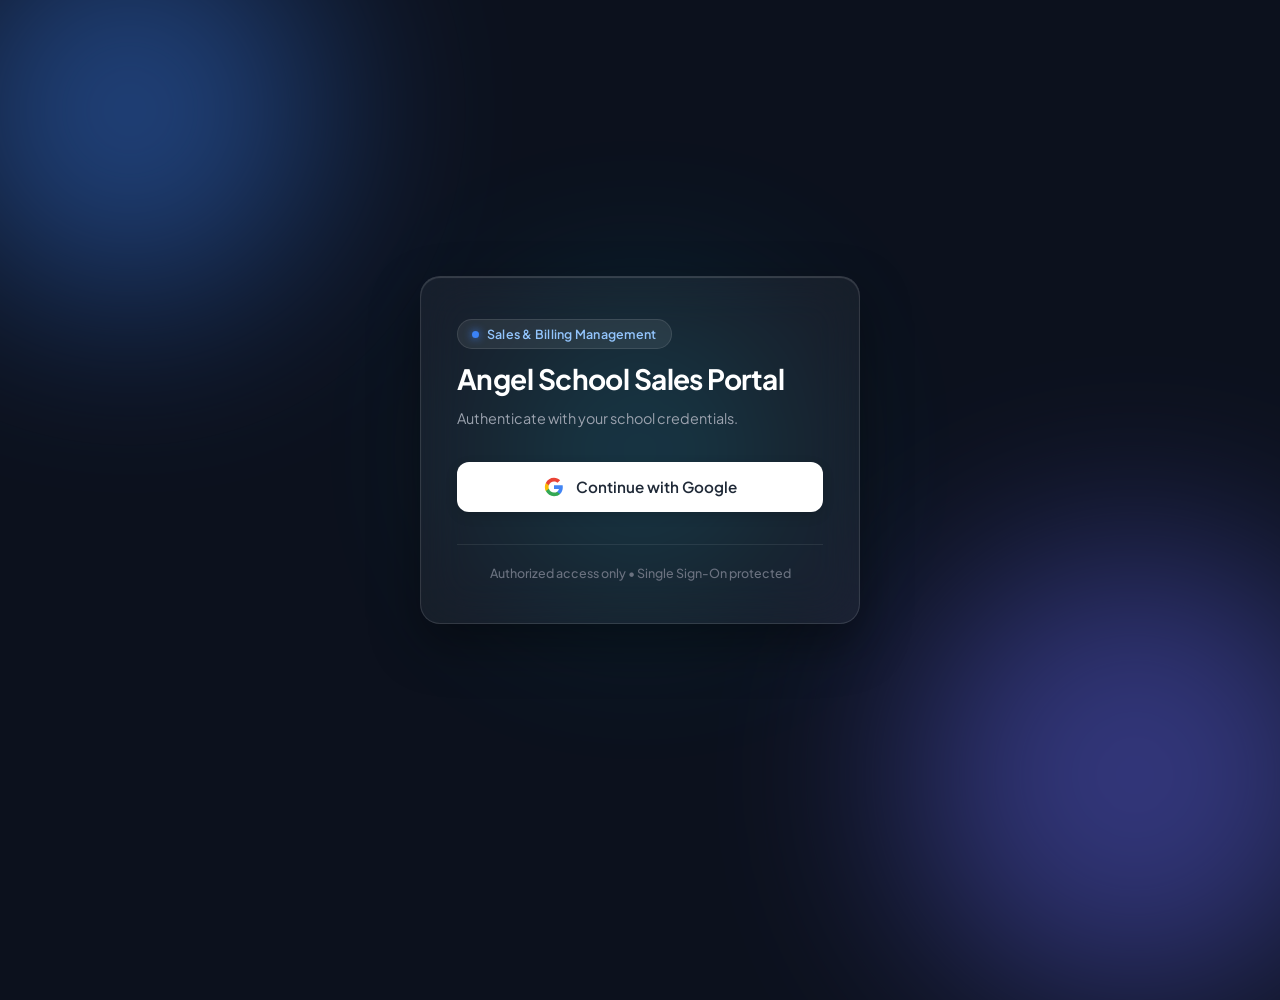
==== index.html @ 8bef117c "report merged" ====
<!DOCTYPE html>
<html lang="en">

<head>

    <meta charset="UTF-8">

    <meta
        name="viewport"
        content="width=device-width, initial-scale=1.0"
    >

    <title>School Sales Portal | Daily Sales</title>

    <link
        rel="stylesheet"
        href="style.css"
    >

    <link rel="icon" type="image/png" sizes="32x32" href="school logo.png" />

</head>


<body>

<div class="container">


    <!-- ==================================================
         NAVIGATION
    ================================================== -->

    <!-- Navbar stays outside or inside depending on preference -->
    <header class="navbar">
            <div class="nav-brand">
                👋 Welcome, <span id="userEmailDisplay" class="welcome-user">Accountant</span>
            </div>

            <nav class="nav-links">
                <!-- Uniform Dropdown -->
                <div class="nav-dropdown active">
                    <button type="button" class="nav-dropbtn">
                        Uniform ▾
                    </button>
                    <div class="dropdown-menu">
                        <a href="index.html" class="dropdown-item active">Daily Sales</a>
                        <a href="monthly-sales.html" class="dropdown-item">Monthly Report</a>
                    </div>
                </div>

                <!-- Books Dropdown -->
                <div class="nav-dropdown">
                    <button type="button" class="nav-dropbtn">
                        Books ▾
                    </button>
                    <div class="dropdown-menu">
                        <a href="books-daily.html" class="dropdown-item">Daily Sales</a>
                        <a href="books-monthly.html" class="dropdown-item">Monthly Report</a>
                    </div>
                </div>

                <!-- Logout Button -->
                <button id="authBtn" type="button" class="logout-btn">Logout</button>
            </nav>
        </header>

<div id="appContainer" style="display: none;">

    <!-- ==================================================
         HEADER
    ================================================== -->

    <header class="header">

        <h1>
            Angel School Sales Management
        </h1>

        <p>
            Daily Bill Entry & Monthly Sales Report
        </p>

    </header>

    <!-- ==================================================
         NEW BILL
    ================================================== -->

    <section class="card">

        <h2>
            New Bill
        </h2>


        <form id="billForm">


            <!-- ==================================================
                 BILL INFORMATION
            ================================================== -->

            <div class="bill-info">

                
                <!-- Branch -->
                <div class="form-group">
                    <label for="branch">Branch *</label>
                    <select id="branch" required>
                        <option value="">Select Branch</option>
                        <option value="Hadapsar">Hadapsar</option>
                        <option value="Loni">Loni</option>
                        <option value="Fursungi">Fursungi</option>
                        <option value="Urli">Urli</option>
                    </select>
                </div>


                <!-- Bill Date -->

                <div class="form-group">

                    <label for="billDate">
                        Bill Date *
                    </label>

                    <input
                        type="date"
                        id="billDate"
                        required
                    >

                </div>



                <!-- Bill Number -->

                <div class="form-group">

                    <label for="billNo">
                        Bill No. *
                    </label>

                    <input
                        type="text"
                        id="billNo"
                        placeholder="Enter bill number"
                        required
                    >

                </div>



                <!-- Standard -->

                <div class="form-group">

                    <label for="standard">
                        Std. *
                    </label>

                    <select
                        id="standard"
                        required
                    >

                        <option value="">
                            Select Standard
                        </option>

                        <option value="Nursery">
                            Nursery
                        </option>

                        <option value="LKG">
                            LKG
                        </option>

                        <option value="UKG">
                            UKG
                        </option>

                        <option value="1st">
                            1st
                        </option>

                        <option value="2nd">
                            2nd
                        </option>

                        <option value="3rd">
                            3rd
                        </option>

                        <option value="4th">
                            4th
                        </option>

                        <option value="5th">
                            5th
                        </option>

                        <option value="6th">
                            6th
                        </option>

                        <option value="7th">
                            7th
                        </option>

                        <option value="8th">
                            8th
                        </option>

                        <option value="9th">
                            9th
                        </option>

                        <option value="10th">
                            10th
                        </option>

                        <option value="11th">
                            11th
                        </option>

                        <option value="12th">
                            12th
                        </option>

                    </select>

                </div>



                <!-- Gender -->

                <div class="form-group">

                    <label for="gender">
                        Gender *
                    </label>

                    <select
                        id="gender"
                        required
                    >

                        <option value="">
                            Select Gender
                        </option>

                        <option value="Boy">
                            Boy
                        </option>

                        <option value="Girl">
                            Girl
                        </option>

                    </select>

                </div>

                <!-- Payment Mode -->
                <div class="form-group">

                    <label for="paymentMode">
                        Payment Mode *
                    </label>

                    <select id="paymentMode" required>

                        <option value="">
                            Select Payment Mode
                        </option>

                        <option value="Cash">
                            Cash
                        </option>

                        <option value="Online">
                            Online
                        </option>

                    </select>

                </div>


                <!-- Transaction ID -->
                <div class="form-group" id="transactionIdGroup" style="display: none;">

                    <label for="transactionId">
                        Transaction ID *
                    </label>

                    <input
                        type="text"
                        id="transactionId"
                        placeholder="Enter transaction ID"
                    >

                </div>

            </div>



            <!-- ==================================================
                 ITEMS
            ================================================== -->

            <div class="items-section">


                <div class="items-header">

                    <div>

                        <h3>
                            Items *
                        </h3>

                        <p class="items-help">
                            Add one or more items to this bill (all fields mandatory)
                        </p>

                    </div>


                    <button
                        type="button"
                        id="addItemBtn"
                        class="add-item-btn"
                    >
                        + Add Item
                    </button>

                </div>



                <!-- ==================================================
                     COLUMN HEADERS
                ================================================== -->

                <div class="item-row item-header-row">

                    <div>
                        Items *
                    </div>

                    <div>
                        Qty. *
                    </div>

                    <div>
                        Amount (₹) *
                    </div>

                    <div></div>

                </div>



                <!-- ==================================================
                     DYNAMIC ITEMS
                ================================================== -->

                <div id="itemsContainer">


                    <!-- First Item -->

                    <div class="item-row">


                        <!-- Item -->

                        <select
                            class="item-name"
                            required
                        >

                            <option value="">
                                Select Item
                            </option>

                            <option value="SHIRT">
                                SHIRT
                            </option>

                            <option value="HALF-PANTS">
                                HALF-PANTS
                            </option>

                            <option value="FULL-PANTS">
                                FULL-PANTS
                            </option>

                            <option value="SKIRT">
                                SKIRT
                            </option>

                            <option value="SHOES">
                                SHOES
                            </option>

                            <option value="SOCKS">
                                SOCKS
                            </option>

                            <option value="BLAZZER">
                                BLAZZER
                            </option>

                            <option value="PT SHIRTS">
                                PT SHIRTS
                            </option>

                            <option value="PT PANTS">
                                PT PANTS
                            </option>

                            <option value="WINTER JACKET">
                                WINTER JACKET
                            </option>

                            <option value="UNIFORM SET">
                                UNIFORM SET
                            </option>

                        </select>



                        <!-- Quantity -->

                        <select
                            class="item-qty"
                            required
                        >

                            <option value="">
                                Qty.
                            </option>

                            <option value="1">
                                1
                            </option>

                            <option value="2">
                                2
                            </option>

                            <option value="3">
                                3
                            </option>

                            <option value="4">
                                4
                            </option>

                            <option value="5">
                                5
                            </option>

                            <option value="6">
                                6
                            </option>

                            <option value="7">
                                7
                            </option>

                            <option value="8">
                                8
                            </option>

                            <option value="9">
                                9
                            </option>

                            <option value="10">
                                10
                            </option>

                        </select>



                        <!-- Amount -->

                        <input
                            type="number"
                            class="item-amount"
                            min="0"
                            step="0.01"
                            placeholder="Amount"
                            required
                        >



                        <!-- Remove -->

                        <button
                            type="button"
                            class="remove-item-btn"
                            title="Remove item"
                            aria-label="Remove item"
                        >
                            ×
                        </button>

                    </div>

                </div>

            </div>



            <!-- ==================================================
                 BILL TOTAL
            ================================================== -->

            <div class="bill-total">

                <span>
                    Total
                </span>

                <strong id="billTotal">
                    ₹0.00
                </strong>

            </div>



            <!-- ==================================================
                 ACTIONS
            ================================================== -->

            <div class="form-actions">

                <button
                    type="submit"
                    class="save-btn"
                >
                    Save Bill
                </button>


                <button
                    type="button"
                    id="clearBtn"
                    class="clear-btn"
                >
                    Clear
                </button>

            </div>


        </form>

    </section>



    <!-- ==================================================
         TODAY'S BILLS
    ================================================== -->

    <section class="card">

        <div class="section-header">

            <h2>
                Today's Bills
            </h2>

            <div class="form-group" style="max-width: 250px; margin-bottom: 20px;">
                <label for="todayBranchFilter">Branch</label>
                <select id="todayBranchFilter">
                    <option value="All">All Branches</option>
                    <option value="Hadapsar">Hadapsar</option>
                    <option value="Loni">Loni</option>
                    <option value="Fursungi">Fursungi</option>
                    <option value="Urli">Urli</option>
                </select>
            </div>


            <div class="today-summary">

                Bills:
                <strong id="todayBillCount">
                    0
                </strong>

                &nbsp;&nbsp;|&nbsp;&nbsp;

                Sales:
                <strong id="todayTotal">
                    ₹0.00
                </strong>

            </div>

        </div>



        <div class="table-container">

            <table>

                <thead>

                    <tr>

                        <th>
                            Bill Date
                        </th>

                        <th>
                            Branch
                        </th>

                        <th>
                            Bill No.
                        </th>

                        <th>
                            Std.
                        </th>

                        <th>
                            Gender
                        </th>

                        <th>
                            Payment
                        </th>

                        <th>
                            Transaction ID
                        </th>

                        <th>
                            Items
                        </th>

                        <th>
                            Qty.
                        </th>

                        <th>
                            Amount
                        </th>

                        <th>
                            Total
                        </th>

                        <th>
                            Action
                        </th>

                    </tr>

                </thead>


                <tbody id="billsTableBody">
                </tbody>

            </table>


            <div
                id="emptyMessage"
                class="empty-message"
            >
                No bills entered for today.
            </div>

        </div>

    </section>



    <!-- ==================================================
         FOOTER
    ================================================== -->

    <footer>

        <p>
            © 2026 School Sales Portal • Authenticated User Session
        </p>

    </footer>


    </div>

</div>


<script src="app.js"></script>

</body>

</html>
---- style.css ----
@import url('https://fonts.googleapis.com/css2?family=Plus+Jakarta+Sans:wght@400;500;600;700&display=swap');

* {
    box-sizing: border-box;
    margin: 0;
    padding: 0;
}

body {
    font-family: 'Plus Jakarta Sans', system-ui, -apple-system, sans-serif;
    background: #f8fafc;
    color: #1e293b;
    -webkit-font-smoothing: antialiased;
}

.container {
    width: 92%;
    max-width: 1250px;
    margin: 24px auto 40px auto;
}

/* ==================================================
   NAVIGATION
================================================== */

.navbar {
    background: #ffffff;
    border: 1px solid #e2e8f0;
    border-radius: 16px;
    padding: 14px 24px;
    margin-bottom: 24px;
    display: flex;
    align-items: center;
    justify-content: space-between;
    box-shadow: 0 4px 6px -1px rgba(0, 0, 0, 0.05), 0 2px 4px -2px rgba(0, 0, 0, 0.03);
}

.nav-brand {
    font-size: 15px;
    font-weight: 600;
    color: #475569;
    display: flex;
    align-items: center;
    gap: 8px;
}

.welcome-user {
    color: #2563eb;
    font-weight: 700;
    background: #eff6ff;
    padding: 4px 10px;
    border-radius: 6px;
    border: 1px solid #dbeafe;
}

.nav-links {
    display: flex;
    align-items: center;
    gap: 10px;
}

.nav-dropdown {
    position: relative;
    display: inline-block;
}

.nav-dropbtn {
    background: transparent;
    border: 1px solid transparent;
    outline: none;
    cursor: pointer;
    font-family: inherit;
    font-size: 14px;
    font-weight: 600;
    color: #475569;
    padding: 9px 16px;
    border-radius: 8px;
    display: flex;
    align-items: center;
    gap: 6px;
    transition: all 0.2s ease;
}

.nav-dropdown:hover .nav-dropbtn,
.nav-dropbtn:focus {
    background: #f1f5f9;
    color: #0f172a;
}

.nav-dropdown.active .nav-dropbtn {
    background: #2563eb;
    color: #ffffff;
    box-shadow: 0 2px 4px rgba(37, 99, 235, 0.25);
}

.dropdown-menu {
    display: none;
    position: absolute;
    top: calc(100% + 6px);
    right: 0;
    background: #ffffff;
    min-width: 175px;
    border-radius: 12px;
    box-shadow: 0 10px 25px -5px rgba(0, 0, 0, 0.1), 0 8px 10px -6px rgba(0, 0, 0, 0.05);
    border: 1px solid #e2e8f0;
    padding: 6px;
    z-index: 1000;
}

.nav-dropdown:hover .dropdown-menu {
    display: block;
}

.dropdown-item {
    display: block;
    text-decoration: none;
    padding: 9px 14px;
    border-radius: 6px;
    font-size: 13.5px;
    font-weight: 500;
    color: #475569;
    transition: all 0.15s ease;
}

.dropdown-item:hover {
    background: #f1f5f9;
    color: #0f172a;
}

.dropdown-item.active {
    background: #eff6ff;
    color: #2563eb;
    font-weight: 600;
}

.logout-btn {
    background: #fef2f2;
    color: #dc2626;
    border: 1px solid #fecaca;
    padding: 9px 18px;
    border-radius: 8px;
    font-size: 13.5px;
    font-weight: 600;
    cursor: pointer;
    transition: all 0.2s ease;
    margin-left: 6px;
}

.logout-btn:hover {
    background: #dc2626;
    color: #ffffff;
    border-color: #dc2626;
    box-shadow: 0 2px 4px rgba(220, 38, 38, 0.25);
}

/* ==================================================
   CARDS & HEADERS
================================================== */

.card {
    background: #ffffff;
    border: 1px solid #e2e8f0;
    padding: 24px 28px;
    border-radius: 16px;
    margin-bottom: 24px;
    box-shadow: 0 4px 6px -1px rgba(0, 0, 0, 0.05), 0 2px 4px -2px rgba(0, 0, 0, 0.02);
}

.card h2 {
    font-size: 18px;
    font-weight: 700;
    color: #0f172a;
    margin-bottom: 20px;
    letter-spacing: -0.01em;
}

.header {
    background: #ffffff;
    border: 1px solid #e2e8f0;
    padding: 24px 28px;
    border-radius: 16px;
    margin-bottom: 24px;
    box-shadow: 0 4px 6px -1px rgba(0, 0, 0, 0.05);
}

.header h1 {
    font-size: 24px;
    font-weight: 700;
    color: #0f172a;
    margin-bottom: 4px;
}

.header p {
    color: #64748b;
    font-size: 14px;
}

/* ==================================================
   FORM INPUTS
================================================== */

.form-group {
    display: flex;
    flex-direction: column;
}

.form-group label {
    font-size: 13px;
    font-weight: 600;
    color: #475569;
    margin-bottom: 6px;
}

input,
select {
    width: 100%;
    height: 42px;
    padding: 8px 12px;
    border: 1px solid #cbd5e1;
    border-radius: 8px;
    font-size: 14px;
    color: #0f172a;
    background: #ffffff;
    font-family: inherit;
    transition: border-color 0.15s ease, box-shadow 0.15s ease;
}

input:focus,
select:focus {
    outline: none;
    border-color: #2563eb;
    box-shadow: 0 0 0 3px rgba(37, 99, 235, 0.12);
}

/* ==================================================
   BILL INFORMATION GRID
================================================== */

.bill-info {
    display: grid;
    grid-template-columns: repeat(4, 1fr);
    gap: 18px;
    margin-bottom: 28px;
}

/* ==================================================
   ITEMS SECTION & ROWS
================================================== */

.items-section {
    margin-top: 10px;
}

.items-header {
    display: flex;
    justify-content: space-between;
    align-items: center;
    margin-bottom: 14px;
}

.items-header h3 {
    font-size: 16px;
    font-weight: 700;
    color: #0f172a;
}

.items-help {
    color: #64748b;
    font-size: 12.5px;
    margin-top: 2px;
}

.add-item-btn {
    background: #0f172a;
    color: #ffffff;
    padding: 8px 14px;
    border-radius: 8px;
    font-size: 13px;
    font-weight: 600;
    transition: background 0.15s ease;
}

.add-item-btn:hover {
    background: #1e293b;
}

.item-row {
    display: grid;
    grid-template-columns: minmax(200px, 1fr) 120px 180px 40px;
    gap: 12px;
    align-items: center;
    margin-bottom: 10px;
}

.item-header-row {
    font-size: 12.5px;
    font-weight: 600;
    color: #64748b;
    margin-bottom: 6px;
}

.item-amount[readonly] {
    background: #f8fafc;
    color: #0f172a;
    font-weight: 700;
    cursor: default;
    border-color: #e2e8f0;
}

.remove-item-btn {
    width: 36px;
    height: 36px;
    background: #fef2f2;
    color: #ef4444;
    border: 1px solid #fee2e2;
    font-size: 18px;
    border-radius: 8px;
    display: flex;
    align-items: center;
    justify-content: center;
    transition: all 0.15s ease;
}

.remove-item-btn:hover {
    background: #dc2626;
    color: #ffffff;
    border-color: #dc2626;
}

/* ==================================================
   TOTAL & BUTTONS
================================================== */

.bill-total {
    margin-top: 24px;
    padding: 16px 20px;
    background: #f8fafc;
    border: 1px solid #e2e8f0;
    border-radius: 12px;
    display: flex;
    justify-content: flex-end;
    align-items: center;
    gap: 16px;
}

.bill-total span {
    font-size: 15px;
    font-weight: 600;
    color: #475569;
}

.bill-total strong {
    font-size: 22px;
    color: #0f172a;
    font-weight: 700;
}

button {
    border: none;
    border-radius: 8px;
    padding: 10px 18px;
    font-size: 13.5px;
    font-weight: 600;
    font-family: inherit;
    cursor: pointer;
    transition: all 0.15s ease;
}

.form-actions {
    display: flex;
    justify-content: flex-end;
    gap: 10px;
    margin-top: 20px;
}

.save-btn {
    background: #16a34a;
    color: #ffffff;
}

.save-btn:hover {
    background: #15803d;
    box-shadow: 0 2px 4px rgba(22, 163, 74, 0.2);
}

.clear-btn {
    background: #f1f5f9;
    color: #475569;
    border: 1px solid #e2e8f0;
}

.clear-btn:hover {
    background: #e2e8f0;
    color: #0f172a;
}

.secondary-btn {
    background: #0f172a;
    color: #ffffff;
}

.secondary-btn:hover {
    background: #1e293b;
}

.export-btn {
    background: #16a34a;
    color: #ffffff;
}

.export-btn:hover {
    background: #15803d;
}

/* ==================================================
   TABLES & SUMMARIES
================================================== */

.section-header {
    display: flex;
    justify-content: space-between;
    align-items: center;
    margin-bottom: 18px;
}

.today-summary {
    font-size: 13.5px;
    color: #64748b;
}

.today-summary strong {
    font-size: 15px;
    color: #0f172a;
}

.table-container {
    overflow-x: auto;
    border: 1px solid #e2e8f0;
    border-radius: 12px;
}

table {
    width: 100%;
    border-collapse: collapse;
    min-width: 950px;
}

th, td {
    padding: 12px 16px;
    text-align: left;
    border-bottom: 1px solid #f1f5f9;
    vertical-align: middle;
}

th {
    background: #f8fafc;
    font-size: 12.5px;
    font-weight: 700;
    color: #475569;
    text-transform: uppercase;
    letter-spacing: 0.03em;
    white-space: nowrap;
}

td {
    font-size: 13.5px;
    color: #334155;
}

tbody tr:hover {
    background-color: #f8fafc;
}

.delete-btn {
    background: #fef2f2;
    color: #dc2626;
    border: 1px solid #fecaca;
    padding: 6px 12px;
    font-size: 12px;
    border-radius: 6px;
}

.delete-btn:hover {
    background: #dc2626;
    color: #ffffff;
}

.empty-message {
    text-align: center;
    padding: 36px;
    color: #94a3b8;
    font-size: 14px;
}

/* ==================================================
   MONTHLY SALES & REPORT
================================================== */

.report-controls {
    display: flex;
    align-items: flex-end;
    gap: 16px;
    flex-wrap: wrap;
}

.report-controls .form-group {
    width: 220px;
}

.monthly-summary {
    display: flex;
    gap: 18px;
    margin-top: 24px;
}

.summary-box {
    background: #f8fafc;
    border: 1px solid #e2e8f0;
    padding: 18px 22px;
    border-radius: 12px;
    min-width: 210px;
}

.summary-box span {
    display: block;
    color: #64748b;
    font-size: 13px;
    font-weight: 600;
    margin-bottom: 6px;
}

.summary-box strong {
    font-size: 22px;
    color: #0f172a;
    font-weight: 700;
}

.monthly-entry-controls {
    margin-bottom: 24px;
}

.monthly-sales-table {
    width: 100%;
    border-collapse: collapse;
}

.monthly-sales-table th,
.monthly-sales-table td {
    padding: 12px 16px;
    border-bottom: 1px solid #e2e8f0;
    text-align: center;
}

.monthly-sales-table th:nth-child(2),
.monthly-sales-table td:nth-child(2) {
    text-align: left;
}

.monthly-qty {
    width: 110px;
    padding: 7px 10px;
    border: 1px solid #cbd5e1;
    border-radius: 6px;
    font-size: 14px;
    text-align: center;
}

.monthly-sales-table tfoot th {
    font-size: 15px;
    font-weight: 700;
    padding-top: 16px;
    color: #0f172a;
}

footer {
    text-align: center;
    padding: 24px 0 10px 0;
    color: #94a3b8;
    font-size: 12.5px;
}

/* ==================================================
   RESPONSIVE LAYOUTS
================================================== */

@media (max-width: 950px) {
    .bill-info {
        grid-template-columns: 1fr 1fr;
    }
    .item-row {
        grid-template-columns: minmax(160px, 1fr) 100px 140px 40px;
    }
}

@media (max-width: 650px) {
    .container {
        width: 94%;
        margin: 16px auto;
    }
    .navbar {
        flex-direction: column;
        gap: 14px;
        align-items: stretch;
    }
    .nav-brand {
        justify-content: center;
    }
    .nav-links {
        justify-content: center;
        flex-wrap: wrap;
    }
    .bill-info {
        grid-template-columns: 1fr;
    }
    .item-header-row {
        display: none;
    }
    .item-row {
        grid-template-columns: 1fr;
        background: #f8fafc;
        border: 1px solid #e2e8f0;
        padding: 12px;
        border-radius: 8px;
    }
    .remove-item-btn {
        width: 100%;
    }
    .monthly-summary {
        flex-direction: column;
    }
    .summary-box {
        width: 100%;
    }
}
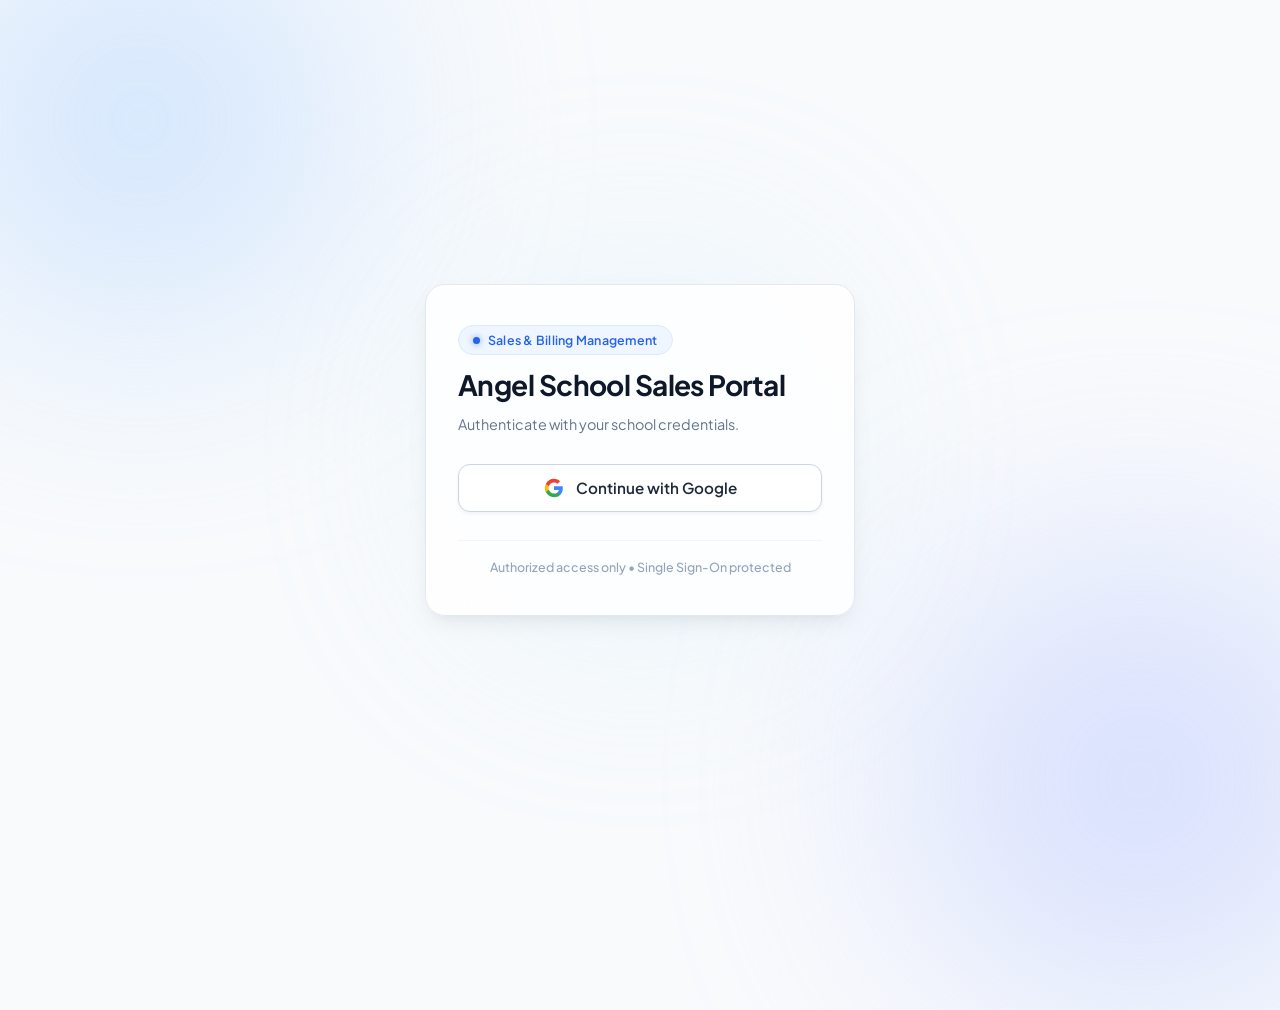
==== commit 6c6c04f1: "Logo Fixed" ====
--- a/index.html
+++ b/index.html
@@ -1,725 +1,195 @@
 <!DOCTYPE html>
 <html lang="en">
+<head>
+    <meta charset="UTF-8" />
+    <meta name="viewport" content="width=device-width, initial-scale=1.0" />
+    <title>School Sales Portal | Daily Sales</title>
+    <link rel="stylesheet" href="style.css" />
+    <link rel="icon" type="image/png" sizes="32x32" href="schoolLogo1.png" />
+</head>
+<body>
+<div class="container">
+    <header class="navbar">
+        <div class="nav-brand">
+            👋 Welcome, <span id="userEmailDisplay" class="welcome-user">Accountant</span>
+        </div>
+        <nav class="nav-links">
+            <div class="nav-dropdown active">
+                <button type="button" class="nav-dropbtn">Uniform ▾</button>
+                <div class="dropdown-menu">
+                    <a href="index.html" class="dropdown-item active">Daily Sales</a>
+                    <a href="monthly-sales.html" class="dropdown-item">Monthly Report</a>
+                </div>
+            </div>
+            <div class="nav-dropdown">
+                <button type="button" class="nav-dropbtn">Books ▾</button>
+                <div class="dropdown-menu">
+                    <a href="books-daily.html" class="dropdown-item">Daily Sales</a>
+                    <a href="books-monthly.html" class="dropdown-item">Monthly Report</a>
+                </div>
+            </div>
+            <button id="authBtn" type="button" class="logout-btn">Logout</button>
+        </nav>
+    </header>
 
-<head>
+    <div id="appContainer" style="display: none;">
+        <header class="header">
+            <h1>Angel School Sales Management</h1>
+            <p>Daily Bill Entry & Automated Uniform Inventory Pricing</p>
+        </header>
 
-    <meta charset="UTF-8">
+        <section class="card">
+            <h2>New Bill</h2>
+            <form id="billForm">
+                <div class="bill-info">
+                    <div class="form-group">
+                        <label for="branch">Branch *</label>
+                        <select id="branch" required>
+                            <option value="">Select Branch</option>
+                            <option value="Hadapsar">Hadapsar</option>
+                            <option value="Loni">Loni</option>
+                            <option value="Fursungi">Fursungi</option>
+                            <option value="Urli">Urli</option>
+                        </select>
+                    </div>
 
-    <meta
-        name="viewport"
-        content="width=device-width, initial-scale=1.0"
-    >
+                    <div class="form-group">
+                        <label for="billDate">Bill Date *</label>
+                        <input type="date" id="billDate" required />
+                    </div>
 
-    <title>School Sales Portal | Daily Sales</title>
+                    <div class="form-group">
+                        <label for="billNo">Bill No. *</label>
+                        <input type="text" id="billNo" placeholder="Enter bill number" required />
+                    </div>
 
-    <link
-        rel="stylesheet"
-        href="style.css"
-    >
+                    <div class="form-group">
+                        <label for="standard">Std. *</label>
+                        <select id="standard" required>
+                            <option value="">Select Standard</option>
+                            <option value="Nursery">Nursery</option>
+                            <option value="jr. kg.">jr. kg.</option>
+                            <option value="sr. kg.">sr. kg.</option>
+                            <option value="I">I</option>
+                            <option value="II">II</option>
+                            <option value="III">III</option>
+                            <option value="IV">IV</option>
+                            <option value="V">V</option>
+                            <option value="VI">VI</option>
+                            <option value="VII">VII</option>
+                            <option value="VIII">VIII</option>
+                            <option value="IX">IX</option>
+                            <option value="X">X</option>
+                            <option value="XI">XI</option>
+                            <option value="XII">XII</option>
+                        </select>
+                    </div>
 
-    <link rel="icon" type="image/png" sizes="32x32" href="school logo.png" />
+                    <div class="form-group">
+                        <label for="gender">Gender *</label>
+                        <select id="gender" required>
+                            <option value="">Select Gender</option>
+                            <option value="BOYS">BOYS</option>
+                            <option value="GIRLS">GIRLS</option>
+                        </select>
+                    </div>
 
-</head>
+                    <div class="form-group">
+                        <label for="paymentMode">Payment Mode *</label>
+                        <select id="paymentMode" required>
+                            <option value="">Select Payment Mode</option>
+                            <option value="Cash">Cash</option>
+                            <option value="Online">Online</option>
+                        </select>
+                    </div>
 
-
-<body>
-
-<div class="container">
-
-
-    <!-- ==================================================
-         NAVIGATION
-    ================================================== -->
-
-    <!-- Navbar stays outside or inside depending on preference -->
-    <header class="navbar">
-            <div class="nav-brand">
-                👋 Welcome, <span id="userEmailDisplay" class="welcome-user">Accountant</span>
-            </div>
-
-            <nav class="nav-links">
-                <!-- Uniform Dropdown -->
-                <div class="nav-dropdown active">
-                    <button type="button" class="nav-dropbtn">
-                        Uniform ▾
-                    </button>
-                    <div class="dropdown-menu">
-                        <a href="index.html" class="dropdown-item active">Daily Sales</a>
-                        <a href="monthly-sales.html" class="dropdown-item">Monthly Report</a>
+                    <div class="form-group" id="transactionIdGroup" style="display: none;">
+                        <label for="transactionId">Transaction ID *</label>
+                        <input type="text" id="transactionId" placeholder="Enter transaction ID" />
                     </div>
                 </div>
 
-                <!-- Books Dropdown -->
-                <div class="nav-dropdown">
-                    <button type="button" class="nav-dropbtn">
-                        Books ▾
-                    </button>
-                    <div class="dropdown-menu">
-                        <a href="books-daily.html" class="dropdown-item">Daily Sales</a>
-                        <a href="books-monthly.html" class="dropdown-item">Monthly Report</a>
+                <div class="items-section">
+                    <div class="items-header">
+                        <div>
+                            <h3>Items *</h3>
+                            <p class="items-help">Add uniform items (Prices auto-sync based on Std & Gender)</p>
+                        </div>
+                        <button type="button" id="addItemBtn" class="add-item-btn">+ Add Item</button>
+                    </div>
+
+                    <div class="item-row item-header-row">
+                        <div>Item *</div>
+                        <div>Size</div>
+                        <div>Qty. *</div>
+                        <div>Amount (₹) *</div>
+                        <div></div>
+                    </div>
+
+                    <div id="itemsContainer"></div>
+
+                    <div class="bill-total">
+                        <span>Total</span>
+                        <strong id="billTotal">₹0.00</strong>
+                    </div>
+
+                    <div class="form-actions">
+                        <button type="submit" class="save-btn">Save Bill</button>
+                        <button type="button" id="clearBtn" class="clear-btn">Clear</button>
                     </div>
                 </div>
+            </form>
+        </section>
 
-                <!-- Logout Button -->
-                <button id="authBtn" type="button" class="logout-btn">Logout</button>
-            </nav>
-        </header>
-
-<div id="appContainer" style="display: none;">
-
-    <!-- ==================================================
-         HEADER
-    ================================================== -->
-
-    <header class="header">
-
-        <h1>
-            Angel School Sales Management
-        </h1>
-
-        <p>
-            Daily Bill Entry & Monthly Sales Report
-        </p>
-
-    </header>
-
-    <!-- ==================================================
-         NEW BILL
-    ================================================== -->
-
-    <section class="card">
-
-        <h2>
-            New Bill
-        </h2>
-
-
-        <form id="billForm">
-
-
-            <!-- ==================================================
-                 BILL INFORMATION
-            ================================================== -->
-
-            <div class="bill-info">
-
-                
-                <!-- Branch -->
-                <div class="form-group">
-                    <label for="branch">Branch *</label>
-                    <select id="branch" required>
-                        <option value="">Select Branch</option>
+        <section class="card">
+            <div class="section-header">
+                <h2>Today's Bills</h2>
+                <div class="form-group" style="max-width: 250px;">
+                    <label for="todayBranchFilter">Filter Branch</label>
+                    <select id="todayBranchFilter">
+                        <option value="All">All Branches</option>
                         <option value="Hadapsar">Hadapsar</option>
                         <option value="Loni">Loni</option>
                         <option value="Fursungi">Fursungi</option>
                         <option value="Urli">Urli</option>
                     </select>
                 </div>
-
-
-                <!-- Bill Date -->
-
-                <div class="form-group">
-
-                    <label for="billDate">
-                        Bill Date *
-                    </label>
-
-                    <input
-                        type="date"
-                        id="billDate"
-                        required
-                    >
-
+                <div class="today-summary">
+                    Bills: <strong id="todayBillCount">0</strong> &nbsp;|&nbsp; Sales: <strong id="todayTotal">₹0.00</strong>
                 </div>
-
-
-
-                <!-- Bill Number -->
-
-                <div class="form-group">
-
-                    <label for="billNo">
-                        Bill No. *
-                    </label>
-
-                    <input
-                        type="text"
-                        id="billNo"
-                        placeholder="Enter bill number"
-                        required
-                    >
-
-                </div>
-
-
-
-                <!-- Standard -->
-
-                <div class="form-group">
-
-                    <label for="standard">
-                        Std. *
-                    </label>
-
-                    <select
-                        id="standard"
-                        required
-                    >
-
-                        <option value="">
-                            Select Standard
-                        </option>
-
-                        <option value="Nursery">
-                            Nursery
-                        </option>
-
-                        <option value="LKG">
-                            LKG
-                        </option>
-
-                        <option value="UKG">
-                            UKG
-                        </option>
-
-                        <option value="1st">
-                            1st
-                        </option>
-
-                        <option value="2nd">
-                            2nd
-                        </option>
-
-                        <option value="3rd">
-                            3rd
-                        </option>
-
-                        <option value="4th">
-                            4th
-                        </option>
-
-                        <option value="5th">
-                            5th
-                        </option>
-
-                        <option value="6th">
-                            6th
-                        </option>
-
-                        <option value="7th">
-                            7th
-                        </option>
-
-                        <option value="8th">
-                            8th
-                        </option>
-
-                        <option value="9th">
-                            9th
-                        </option>
-
-                        <option value="10th">
-                            10th
-                        </option>
-
-                        <option value="11th">
-                            11th
-                        </option>
-
-                        <option value="12th">
-                            12th
-                        </option>
-
-                    </select>
-
-                </div>
-
-
-
-                <!-- Gender -->
-
-                <div class="form-group">
-
-                    <label for="gender">
-                        Gender *
-                    </label>
-
-                    <select
-                        id="gender"
-                        required
-                    >
-
-                        <option value="">
-                            Select Gender
-                        </option>
-
-                        <option value="Boy">
-                            Boy
-                        </option>
-
-                        <option value="Girl">
-                            Girl
-                        </option>
-
-                    </select>
-
-                </div>
-
-                <!-- Payment Mode -->
-                <div class="form-group">
-
-                    <label for="paymentMode">
-                        Payment Mode *
-                    </label>
-
-                    <select id="paymentMode" required>
-
-                        <option value="">
-                            Select Payment Mode
-                        </option>
-
-                        <option value="Cash">
-                            Cash
-                        </option>
-
-                        <option value="Online">
-                            Online
-                        </option>
-
-                    </select>
-
-                </div>
-
-
-                <!-- Transaction ID -->
-                <div class="form-group" id="transactionIdGroup" style="display: none;">
-
-                    <label for="transactionId">
-                        Transaction ID *
-                    </label>
-
-                    <input
-                        type="text"
-                        id="transactionId"
-                        placeholder="Enter transaction ID"
-                    >
-
-                </div>
-
             </div>
 
+            <div class="table-container">
+                <table>
+                    <thead>
+                        <tr>
+                            <th>Bill Date</th>
+                            <th>Branch</th>
+                            <th>Bill No.</th>
+                            <th>Std.</th>
+                            <th>Gender</th>
+                            <th>Payment</th>
+                            <th>Txn ID</th>
+                            <th>Items</th>
+                            <th>Qty.</th>
+                            <th>Amount</th>
+                            <th>Total</th>
+                            <th>Action</th>
+                        </tr>
+                    </thead>
+                    <tbody id="billsTableBody"></tbody>
+                </table>
+                <div id="emptyMessage" class="empty-message">No bills entered for today.</div>
+            </div>
+        </section>
 
-
-            <!-- ==================================================
-                 ITEMS
-            ================================================== -->
-
-            <div class="items-section">
-
-
-                <div class="items-header">
-
-                    <div>
-
-                        <h3>
-                            Items *
-                        </h3>
-
-                        <p class="items-help">
-                            Add one or more items to this bill (all fields mandatory)
-                        </p>
-
-                    </div>
-
-
-                    <button
-                        type="button"
-                        id="addItemBtn"
-                        class="add-item-btn"
-                    >
-                        + Add Item
-                    </button>
-
-                </div>
-
-
-
-                <!-- ==================================================
-                     COLUMN HEADERS
-                ================================================== -->
-
-                <div class="item-row item-header-row">
-
-                    <div>
-                        Items *
-                    </div>
-
-                    <div>
-                        Qty. *
-                    </div>
-
-                    <div>
-                        Amount (₹) *
-                    </div>
-
-                    <div></div>
-
-                </div>
-
-
-
-                <!-- ==================================================
-                     DYNAMIC ITEMS
-                ================================================== -->
-
-                <div id="itemsContainer">
-
-
-                    <!-- First Item -->
-
-                    <div class="item-row">
-
-
-                        <!-- Item -->
-
-                        <select
-                            class="item-name"
-                            required
-                        >
-
-                            <option value="">
-                                Select Item
-                            </option>
-
-                            <option value="SHIRT">
-                                SHIRT
-                            </option>
-
-                            <option value="HALF-PANTS">
-                                HALF-PANTS
-                            </option>
-
-                            <option value="FULL-PANTS">
-                                FULL-PANTS
-                            </option>
-
-                            <option value="SKIRT">
-                                SKIRT
-                            </option>
-
-                            <option value="SHOES">
-                                SHOES
-                            </option>
-
-                            <option value="SOCKS">
-                                SOCKS
-                            </option>
-
-                            <option value="BLAZZER">
-                                BLAZZER
-                            </option>
-
-                            <option value="PT SHIRTS">
-                                PT SHIRTS
-                            </option>
-
-                            <option value="PT PANTS">
-                                PT PANTS
-                            </option>
-
-                            <option value="WINTER JACKET">
-                                WINTER JACKET
-                            </option>
-
-                            <option value="UNIFORM SET">
-                                UNIFORM SET
-                            </option>
-
-                        </select>
-
-
-
-                        <!-- Quantity -->
-
-                        <select
-                            class="item-qty"
-                            required
-                        >
-
-                            <option value="">
-                                Qty.
-                            </option>
-
-                            <option value="1">
-                                1
-                            </option>
-
-                            <option value="2">
-                                2
-                            </option>
-
-                            <option value="3">
-                                3
-                            </option>
-
-                            <option value="4">
-                                4
-                            </option>
-
-                            <option value="5">
-                                5
-                            </option>
-
-                            <option value="6">
-                                6
-                            </option>
-
-                            <option value="7">
-                                7
-                            </option>
-
-                            <option value="8">
-                                8
-                            </option>
-
-                            <option value="9">
-                                9
-                            </option>
-
-                            <option value="10">
-                                10
-                            </option>
-
-                        </select>
-
-
-
-                        <!-- Amount -->
-
-                        <input
-                            type="number"
-                            class="item-amount"
-                            min="0"
-                            step="0.01"
-                            placeholder="Amount"
-                            required
-                        >
-
-
-
-                        <!-- Remove -->
-
-                        <button
-                            type="button"
-                            class="remove-item-btn"
-                            title="Remove item"
-                            aria-label="Remove item"
-                        >
-                            ×
-                        </button>
-
-                    </div>
-
-                </div>
-
-            </div>
-
-
-
-            <!-- ==================================================
-                 BILL TOTAL
-            ================================================== -->
-
-            <div class="bill-total">
-
-                <span>
-                    Total
-                </span>
-
-                <strong id="billTotal">
-                    ₹0.00
-                </strong>
-
-            </div>
-
-
-
-            <!-- ==================================================
-                 ACTIONS
-            ================================================== -->
-
-            <div class="form-actions">
-
-                <button
-                    type="submit"
-                    class="save-btn"
-                >
-                    Save Bill
-                </button>
-
-
-                <button
-                    type="button"
-                    id="clearBtn"
-                    class="clear-btn"
-                >
-                    Clear
-                </button>
-
-            </div>
-
-
-        </form>
-
-    </section>
-
-
-
-    <!-- ==================================================
-         TODAY'S BILLS
-    ================================================== -->
-
-    <section class="card">
-
-        <div class="section-header">
-
-            <h2>
-                Today's Bills
-            </h2>
-
-            <div class="form-group" style="max-width: 250px; margin-bottom: 20px;">
-                <label for="todayBranchFilter">Branch</label>
-                <select id="todayBranchFilter">
-                    <option value="All">All Branches</option>
-                    <option value="Hadapsar">Hadapsar</option>
-                    <option value="Loni">Loni</option>
-                    <option value="Fursungi">Fursungi</option>
-                    <option value="Urli">Urli</option>
-                </select>
-            </div>
-
-
-            <div class="today-summary">
-
-                Bills:
-                <strong id="todayBillCount">
-                    0
-                </strong>
-
-                &nbsp;&nbsp;|&nbsp;&nbsp;
-
-                Sales:
-                <strong id="todayTotal">
-                    ₹0.00
-                </strong>
-
-            </div>
-
-        </div>
-
-
-
-        <div class="table-container">
-
-            <table>
-
-                <thead>
-
-                    <tr>
-
-                        <th>
-                            Bill Date
-                        </th>
-
-                        <th>
-                            Branch
-                        </th>
-
-                        <th>
-                            Bill No.
-                        </th>
-
-                        <th>
-                            Std.
-                        </th>
-
-                        <th>
-                            Gender
-                        </th>
-
-                        <th>
-                            Payment
-                        </th>
-
-                        <th>
-                            Transaction ID
-                        </th>
-
-                        <th>
-                            Items
-                        </th>
-
-                        <th>
-                            Qty.
-                        </th>
-
-                        <th>
-                            Amount
-                        </th>
-
-                        <th>
-                            Total
-                        </th>
-
-                        <th>
-                            Action
-                        </th>
-
-                    </tr>
-
-                </thead>
-
-
-                <tbody id="billsTableBody">
-                </tbody>
-
-            </table>
-
-
-            <div
-                id="emptyMessage"
-                class="empty-message"
-            >
-                No bills entered for today.
-            </div>
-
-        </div>
-
-    </section>
-
-
-
-    <!-- ==================================================
-         FOOTER
-    ================================================== -->
-
-    <footer>
-
-        <p>
-            © 2026 School Sales Portal • Authenticated User Session
-        </p>
-
-    </footer>
-
-
+        <footer>
+            <p>© 2026 School Sales Portal • Authenticated User Session</p>
+        </footer>
     </div>
-
 </div>
 
-
+<script src="prices.js"></script>
 <script src="app.js"></script>
-
 </body>
-
 </html>
--- a/style.css
+++ b/style.css
@@ -11,6 +11,7 @@
     background: #f8fafc;
     color: #1e293b;
     -webkit-font-smoothing: antialiased;
+    overflow-x: hidden; /* Prevents unwanted horizontal bounce */
 }
 
 .container {
@@ -202,6 +203,7 @@
 .form-group {
     display: flex;
     flex-direction: column;
+    width: 100%;
 }
 
 .form-group label {
@@ -238,8 +240,8 @@
 
 .bill-info {
     display: grid;
-    grid-template-columns: repeat(4, 1fr);
-    gap: 18px;
+    grid-template-columns: repeat(auto-fit, minmax(200px, 1fr));
+    gap: 16px;
     margin-bottom: 28px;
 }
 
@@ -255,6 +257,8 @@
     display: flex;
     justify-content: space-between;
     align-items: center;
+    flex-wrap: wrap;
+    gap: 10px;
     margin-bottom: 14px;
 }
 
@@ -286,8 +290,8 @@
 
 .item-row {
     display: grid;
-    grid-template-columns: minmax(200px, 1fr) 120px 180px 40px;
-    gap: 12px;
+    grid-template-columns: minmax(180px, 2fr) 95px 130px 36px;
+    gap: 10px;
     align-items: center;
     margin-bottom: 10px;
 }
@@ -420,6 +424,8 @@
     display: flex;
     justify-content: space-between;
     align-items: center;
+    flex-wrap: wrap;
+    gap: 12px;
     margin-bottom: 18px;
 }
 
@@ -434,7 +440,9 @@
 }
 
 .table-container {
+    width: 100%;
     overflow-x: auto;
+    -webkit-overflow-scrolling: touch;
     border: 1px solid #e2e8f0;
     border-radius: 12px;
 }
@@ -442,7 +450,7 @@
 table {
     width: 100%;
     border-collapse: collapse;
-    min-width: 950px;
+    min-width: 850px;
 }
 
 th, td {
@@ -465,6 +473,7 @@
 td {
     font-size: 13.5px;
     color: #334155;
+    white-space: nowrap;
 }
 
 tbody tr:hover {
@@ -503,13 +512,18 @@
     flex-wrap: wrap;
 }
 
-.report-controls .form-group {
-    width: 220px;
+.monthly-entry-controls {
+    display: flex;
+    gap: 16px;
+    align-items: flex-end;
+    flex-wrap: wrap;
+    margin-bottom: 24px;
 }
 
 .monthly-summary {
     display: flex;
     gap: 18px;
+    flex-wrap: wrap;
     margin-top: 24px;
 }
 
@@ -518,7 +532,8 @@
     border: 1px solid #e2e8f0;
     padding: 18px 22px;
     border-radius: 12px;
-    min-width: 210px;
+    min-width: 200px;
+    flex: 1 1 200px;
 }
 
 .summary-box span {
@@ -533,10 +548,6 @@
     font-size: 22px;
     color: #0f172a;
     font-weight: 700;
-}
-
-.monthly-entry-controls {
-    margin-bottom: 24px;
 }
 
 .monthly-sales-table {
@@ -556,15 +567,6 @@
     text-align: left;
 }
 
-.monthly-qty {
-    width: 110px;
-    padding: 7px 10px;
-    border: 1px solid #cbd5e1;
-    border-radius: 6px;
-    font-size: 14px;
-    text-align: center;
-}
-
 .monthly-sales-table tfoot th {
     font-size: 15px;
     font-weight: 700;
@@ -580,55 +582,155 @@
 }
 
 /* ==================================================
-   RESPONSIVE LAYOUTS
-================================================== */
-
-@media (max-width: 950px) {
+   RESPONSIVE MEDIA QUERIES (TABLETS & PHONES)
+================================================== */
+
+@media (max-width: 900px) {
+    .container {
+        width: 95%;
+        margin: 16px auto;
+    }
+
     .bill-info {
-        grid-template-columns: 1fr 1fr;
-    }
-    .item-row {
-        grid-template-columns: minmax(160px, 1fr) 100px 140px 40px;
-    }
-}
-
-@media (max-width: 650px) {
+        grid-template-columns: repeat(2, 1fr);
+    }
+}
+
+@media (max-width: 680px) {
     .container {
-        width: 94%;
-        margin: 16px auto;
-    }
+        width: 100%;
+        padding: 0 10px;
+        margin: 12px auto;
+    }
+
     .navbar {
         flex-direction: column;
-        gap: 14px;
         align-items: stretch;
-    }
+        gap: 12px;
+        padding: 14px 16px;
+    }
+
     .nav-brand {
         justify-content: center;
-    }
+        font-size: 14px;
+    }
+
     .nav-links {
-        justify-content: center;
-        flex-wrap: wrap;
-    }
+        justify-content: space-between;
+        width: 100%;
+    }
+
+    .nav-dropbtn,
+    .logout-btn {
+        padding: 8px 12px;
+        font-size: 13px;
+    }
+
+    .card,
+    .header {
+        padding: 16px;
+        border-radius: 12px;
+        margin-bottom: 16px;
+    }
+
+    .header h1 {
+        font-size: 19px;
+    }
+
     .bill-info {
         grid-template-columns: 1fr;
-    }
+        gap: 12px;
+        margin-bottom: 20px;
+    }
+
+    /* Hide desktop column headers */
     .item-header-row {
-        display: none;
-    }
+        display: none !important;
+    }
+
+    /* Override inline JS styles and turn row into an organized card */
     .item-row {
-        grid-template-columns: 1fr;
+        display: flex !important;
+        flex-wrap: wrap !important;
+        grid-template-columns: none !important;
         background: #f8fafc;
         border: 1px solid #e2e8f0;
         padding: 12px;
-        border-radius: 8px;
-    }
-    .remove-item-btn {
+        border-radius: 10px;
+        gap: 8px !important;
+        position: relative;
+    }
+
+    /* Book / Item Name selector spans the full width */
+    .item-row .item-name {
+        width: 100% !important;
+        flex: 1 1 100% !important;
+    }
+
+    /* Uniform PT Size dropdown (if visible) */
+    .item-row .item-size {
+        flex: 1 1 calc(50% - 4px) !important;
+    }
+
+    /* Quantity dropdown */
+    .item-row .item-qty {
+        flex: 1 1 80px !important;
+        max-width: 90px;
+    }
+
+    /* Amount box takes remaining space */
+    .item-row .item-amount {
+        flex: 2 1 110px !important;
+    }
+
+    /* Remove button sits compactly on the bottom line */
+    .item-row .remove-item-btn {
+        flex: 0 0 42px !important;
+        height: 42px !important;
+        width: 42px !important;
+    }
+
+    .bill-total {
+        justify-content: space-between;
+        padding: 12px 14px;
+    }
+
+    .bill-total strong {
+        font-size: 19px;
+    }
+
+    .form-actions {
+        flex-direction: column;
+    }
+
+    .save-btn,
+    .clear-btn {
         width: 100%;
-    }
+        padding: 12px;
+        text-align: center;
+    }
+
+    .monthly-entry-controls {
+        flex-direction: column;
+        align-items: stretch;
+    }
+
+    .monthly-entry-controls .form-group,
+    .monthly-entry-controls button {
+        width: 100%;
+    }
+
     .monthly-summary {
         flex-direction: column;
     }
+
     .summary-box {
         width: 100%;
-    }
-}+        min-width: 0;
+    }
+
+    /* Ensures the table is bounded cleanly inside cards */
+    .table-container {
+        border-radius: 8px;
+    }
+}
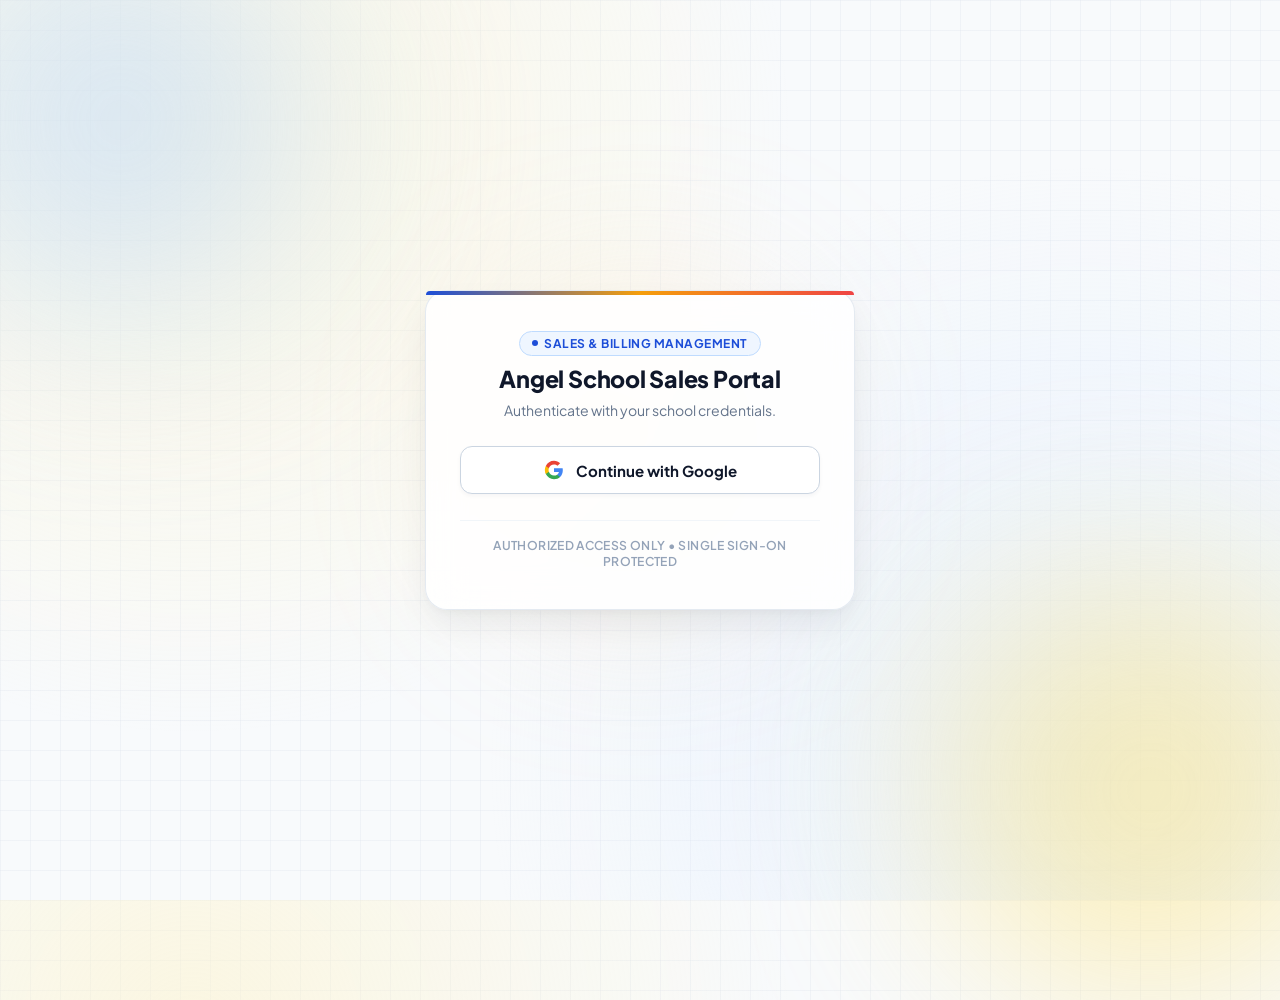
==== commit 0f979320: "Theme Updated" ====
--- a/index.html
+++ b/index.html
@@ -34,9 +34,16 @@
 
     <div id="appContainer" style="display: none;">
         <header class="header">
-            <h1>Angel School Sales Management</h1>
-            <p>Daily Bill Entry & Automated Uniform Inventory Pricing</p>
-        </header>
+    <div class="header-title-box">
+        <h1>Angel School Sales - Uniform Department</h1>
+        <p>Daily Uniform Bill Entry</p>
+    </div>
+    <div class="school-crest-badge">
+        <img src="school logo.png" alt="Angel High School Crest" />
+        <span>Work is Worship</span>
+    </div>
+</header>
+
 
         <section class="card">
             <h2>New Bill</h2>
--- a/style.css
+++ b/style.css
@@ -1,736 +1,746 @@
-@import url('https://fonts.googleapis.com/css2?family=Plus+Jakarta+Sans:wght@400;500;600;700&display=swap');
+@import url('https://fonts.googleapis.com/css2?family=Plus+Jakarta+Sans:wght@400;500;600;700;800&display=swap');
+
+:root {
+  /* School Crest Palette */
+  --crest-blue: #1d4ed8;       /* Deep Royal / Navy */
+  --crest-blue-light: #eff6ff; /* Soft sky wash */
+  --crest-gold: #f59e0b;       /* Warm sunrise gold */
+  --crest-gold-soft: #fef3c7;  /* Gentle butter cream */
+  --crest-red: #ef4444;        /* Ribbon red */
+  --crest-red-soft: #fee2e2;
+  --crest-green: #10b981;      /* Fresh academic green */
+  --crest-green-hover: #059669;
+
+  /* Neutrals & Surfaces */
+  --bg-page: #f8fafc;
+  --surface: rgba(255, 255, 255, 0.92);
+  --surface-border: #e2e8f0;
+  --text-main: #0f172a;
+  --text-muted: #64748b;
+  --shadow-soft: 0 4px 16px -2px rgba(15, 23, 42, 0.05), 0 2px 6px -1px rgba(15, 23, 42, 0.03);
+  --shadow-lift: 0 8px 24px -4px rgba(29, 78, 216, 0.12);
+  --radius-card: 18px;
+  --radius-input: 10px;
+}
 
 * {
-    box-sizing: border-box;
-    margin: 0;
-    padding: 0;
+  box-sizing: border-box;
+  margin: 0;
+  padding: 0;
 }
 
 body {
-    font-family: 'Plus Jakarta Sans', system-ui, -apple-system, sans-serif;
-    background: #f8fafc;
-    color: #1e293b;
-    -webkit-font-smoothing: antialiased;
-    overflow-x: hidden; /* Prevents unwanted horizontal bounce */
+  font-family: 'Plus Jakarta Sans', system-ui, -apple-system, sans-serif;
+  background-color: var(--bg-page);
+  /* Subtle school graph-notebook paper pattern */
+  background-image: 
+    radial-gradient(circle at 10% 10%, rgba(254, 243, 199, 0.45) 0%, transparent 40%),
+    radial-gradient(circle at 90% 90%, rgba(219, 234, 254, 0.5) 0%, transparent 40%),
+    linear-gradient(to right, rgba(226, 232, 240, 0.35) 1px, transparent 1px),
+    linear-gradient(to bottom, rgba(226, 232, 240, 0.35) 1px, transparent 1px);
+  background-size: 100% 100%, 100% 100%, 28px 28px, 28px 28px;
+  background-attachment: fixed;
+  color: var(--text-main);
+  -webkit-font-smoothing: antialiased;
+  overflow-x: hidden;
+  line-height: 1.5;
 }
 
 .container {
-    width: 92%;
-    max-width: 1250px;
-    margin: 24px auto 40px auto;
-}
-
-/* ==================================================
-   NAVIGATION
+  width: 94%;
+  max-width: 1240px;
+  margin: 20px auto 40px auto;
+}
+
+/* ==================================================
+   1. NAVIGATION BAR (School Shield & Glass Look)
 ================================================== */
 
 .navbar {
+  background: var(--surface);
+  backdrop-filter: blur(14px);
+  -webkit-backdrop-filter: blur(14px);
+  border: 1px solid rgba(226, 232, 240, 0.85);
+  border-radius: var(--radius-card);
+  padding: 12px 22px;
+  margin-bottom: 22px;
+  display: flex;
+  align-items: center;
+  justify-content: space-between;
+  box-shadow: var(--shadow-soft);
+  position: relative;
+  overflow: hidden;
+}
+
+/* Subtle gold top border inspired by school badge */
+.navbar::before {
+  content: "";
+  position: absolute;
+  top: 0;
+  left: 0;
+  right: 0;
+  height: 3px;
+  background: linear-gradient(90deg, #1d4ed8 0%, #f59e0b 50%, #ef4444 100%);
+}
+
+.nav-brand {
+  font-size: 0.95rem;
+  font-weight: 600;
+  color: #334155;
+  display: flex;
+  align-items: center;
+  gap: 10px;
+}
+
+.welcome-user {
+  color: var(--crest-blue);
+  font-weight: 700;
+  background: var(--crest-blue-light);
+  padding: 4px 12px;
+  border-radius: 20px;
+  border: 1px solid #bfdbfe;
+  font-size: 0.88rem;
+}
+
+.nav-links {
+  display: flex;
+  align-items: center;
+  gap: 10px;
+}
+
+.nav-dropdown {
+  position: relative;
+}
+
+.nav-dropbtn {
+  background: #f1f5f9;
+  border: 1px solid #e2e8f0;
+  cursor: pointer;
+  font-family: inherit;
+  font-size: 0.88rem;
+  font-weight: 600;
+  color: #475569;
+  padding: 8px 16px;
+  border-radius: 10px;
+  display: flex;
+  align-items: center;
+  gap: 6px;
+  transition: all 0.2s cubic-bezier(0.4, 0, 0.2, 1);
+}
+
+.nav-dropbtn:hover {
+  background: #e2e8f0;
+  color: var(--text-main);
+  transform: translateY(-1px);
+}
+
+.nav-dropdown.active .nav-dropbtn {
+  background: var(--crest-blue);
+  color: #ffffff;
+  border-color: var(--crest-blue);
+  box-shadow: 0 3px 8px rgba(29, 78, 216, 0.25);
+}
+
+.dropdown-menu {
+  display: none;
+  position: absolute;
+  top: calc(100% + 8px);
+  right: 0;
+  background: rgba(255, 255, 255, 0.96);
+  backdrop-filter: blur(16px);
+  min-width: 180px;
+  border-radius: 14px;
+  box-shadow: 0 12px 30px -4px rgba(15, 23, 42, 0.12);
+  border: 1px solid #e2e8f0;
+  padding: 6px;
+  z-index: 1000;
+}
+
+.nav-dropdown:hover .dropdown-menu {
+  display: block;
+}
+
+.dropdown-item {
+  display: block;
+  text-decoration: none;
+  padding: 9px 14px;
+  border-radius: 8px;
+  font-size: 0.86rem;
+  font-weight: 500;
+  color: #475569;
+  transition: all 0.15s ease;
+}
+
+.dropdown-item:hover {
+  background: #f8fafc;
+  color: var(--crest-blue);
+  padding-left: 17px;
+}
+
+.dropdown-item.active {
+  background: var(--crest-blue-light);
+  color: var(--crest-blue);
+  font-weight: 700;
+}
+
+.logout-btn {
+  background: var(--crest-red-soft);
+  color: #b91c1c;
+  border: 1px solid #fecaca;
+  padding: 8px 16px;
+  border-radius: 10px;
+  font-size: 0.88rem;
+  font-weight: 600;
+  cursor: pointer;
+  transition: all 0.2s ease;
+  margin-left: 4px;
+}
+
+.logout-btn:hover {
+  background: var(--crest-red);
+  color: #ffffff;
+  border-color: var(--crest-red);
+  transform: translateY(-1.5px);
+  box-shadow: 0 4px 10px rgba(239, 68, 68, 0.25);
+}
+
+/* ==================================================
+   2. CARDS & HEADERS
+================================================== */
+
+.card {
+  background: var(--surface);
+  backdrop-filter: blur(12px);
+  border: 1px solid rgba(226, 232, 240, 0.9);
+  padding: 26px 30px;
+  border-radius: var(--radius-card);
+  margin-bottom: 22px;
+  box-shadow: var(--shadow-soft);
+  transition: box-shadow 0.2s ease;
+}
+
+.card:hover {
+  box-shadow: 0 6px 20px -3px rgba(15, 23, 42, 0.07);
+}
+
+.card h2 {
+  font-size: 1.15rem;
+  font-weight: 700;
+  color: #0f172a;
+  margin-bottom: 20px;
+  display: flex;
+  align-items: center;
+  gap: 8px;
+}
+
+.header {
+  background: var(--surface);
+  backdrop-filter: blur(12px);
+  border: 1px solid rgba(226, 232, 240, 0.9);
+  padding: 24px 30px;
+  border-radius: var(--radius-card);
+  margin-bottom: 22px;
+  box-shadow: var(--shadow-soft);
+  display: flex;
+  align-items: center;
+  justify-content: space-between;
+  flex-wrap: wrap;
+  gap: 16px;
+}
+
+.header-title-box h1 {
+  font-size: 1.5rem;
+  font-weight: 800;
+  color: #0f172a;
+  letter-spacing: -0.02em;
+}
+
+.header-title-box p {
+  color: var(--text-muted);
+  font-size: 0.9rem;
+  margin-top: 2px;
+}
+
+.school-crest-badge {
+  display: flex;
+  align-items: center;
+  gap: 12px;
+  background: #ffffff;
+  border: 1px solid #e2e8f0;
+  padding: 6px 14px 6px 8px;
+  border-radius: 40px;
+  box-shadow: 0 2px 5px rgba(0, 0, 0, 0.04);
+}
+
+.school-crest-badge img {
+  width: 38px;
+  height: 38px;
+  object-fit: contain;
+}
+
+.school-crest-badge span {
+  font-size: 0.8rem;
+  font-weight: 700;
+  color: #334155;
+  text-transform: uppercase;
+  letter-spacing: 0.04em;
+}
+
+/* ==================================================
+   3. FORM INPUTS & FIELDSETS
+================================================== */
+
+.form-group {
+  display: flex;
+  flex-direction: column;
+  width: 100%;
+}
+
+.form-group label {
+  font-size: 0.82rem;
+  font-weight: 600;
+  color: #475569;
+  margin-bottom: 6px;
+  text-transform: uppercase;
+  letter-spacing: 0.02em;
+}
+
+input,
+select {
+  width: 100%;
+  height: 44px;
+  padding: 8px 14px;
+  border: 1.5px solid #cbd5e1;
+  border-radius: var(--radius-input);
+  font-size: 0.92rem;
+  color: #0f172a;
+  background: #ffffff;
+  font-family: inherit;
+  transition: all 0.2s ease;
+}
+
+input:focus,
+select:focus {
+  outline: none;
+  border-color: var(--crest-blue);
+  box-shadow: 0 0 0 3px rgba(29, 78, 216, 0.12);
+  background-color: #ffffff;
+}
+
+/* ==================================================
+   4. BILL INFORMATION GRID
+================================================== */
+
+.bill-info {
+  display: grid;
+  grid-template-columns: repeat(auto-fit, minmax(210px, 1fr));
+  gap: 16px;
+  margin-bottom: 26px;
+}
+
+/* ==================================================
+   5. ITEM ROWS (Interactive & Compact)
+================================================== */
+
+.items-section {
+  margin-top: 14px;
+  background: #fdfefe;
+  border: 1px solid #e2e8f0;
+  border-radius: 14px;
+  padding: 20px;
+}
+
+.items-header {
+  display: flex;
+  justify-content: space-between;
+  align-items: center;
+  flex-wrap: wrap;
+  gap: 10px;
+  margin-bottom: 16px;
+}
+
+.items-header h3 {
+  font-size: 1.05rem;
+  font-weight: 700;
+  color: #0f172a;
+}
+
+.items-help {
+  color: var(--text-muted);
+  font-size: 0.8rem;
+  margin-top: 2px;
+}
+
+.add-item-btn {
+  background: #0f172a;
+  color: #ffffff;
+  padding: 8px 16px;
+  border-radius: 10px;
+  font-size: 0.85rem;
+  font-weight: 600;
+  transition: all 0.2s ease;
+}
+
+.add-item-btn:hover {
+  background: var(--crest-blue);
+  transform: translateY(-1.5px);
+  box-shadow: 0 3px 8px rgba(29, 78, 216, 0.25);
+}
+
+.item-row {
+  display: grid;
+  grid-template-columns: minmax(180px, 2fr) 95px 130px 38px;
+  gap: 10px;
+  align-items: center;
+  margin-bottom: 10px;
+}
+
+.item-header-row {
+  font-size: 0.78rem;
+  font-weight: 700;
+  color: #64748b;
+  text-transform: uppercase;
+  letter-spacing: 0.03em;
+  margin-bottom: 6px;
+}
+
+.item-amount[readonly] {
+  background: #f8fafc;
+  color: #0f172a;
+  font-weight: 700;
+  cursor: default;
+  border-color: #e2e8f0;
+}
+
+.remove-item-btn {
+  width: 38px;
+  height: 38px;
+  background: var(--crest-red-soft);
+  color: var(--crest-red);
+  border: 1px solid #fee2e2;
+  font-size: 1.15rem;
+  border-radius: 10px;
+  display: flex;
+  align-items: center;
+  justify-content: center;
+  cursor: pointer;
+  transition: all 0.15s ease;
+}
+
+.remove-item-btn:hover {
+  background: var(--crest-red);
+  color: #ffffff;
+  border-color: var(--crest-red);
+  transform: scale(1.05);
+}
+
+/* ==================================================
+   6. TOTAL & ACTION BUTTONS
+================================================== */
+
+.bill-total {
+  margin-top: 20px;
+  padding: 16px 20px;
+  background: linear-gradient(135deg, #eff6ff 0%, #fef3c7 100%);
+  border: 1px solid #dbeafe;
+  border-radius: 12px;
+  display: flex;
+  justify-content: flex-end;
+  align-items: center;
+  gap: 16px;
+}
+
+.bill-total span {
+  font-size: 0.95rem;
+  font-weight: 700;
+  color: #334155;
+  text-transform: uppercase;
+  letter-spacing: 0.03em;
+}
+
+.bill-total strong {
+  font-size: 1.55rem;
+  color: var(--crest-blue);
+  font-weight: 800;
+}
+
+button {
+  border: none;
+  border-radius: 10px;
+  padding: 10px 20px;
+  font-size: 0.9rem;
+  font-weight: 600;
+  font-family: inherit;
+  cursor: pointer;
+  transition: all 0.2s ease;
+}
+
+.form-actions {
+  display: flex;
+  justify-content: flex-end;
+  gap: 12px;
+  margin-top: 20px;
+}
+
+.save-btn {
+  background: var(--crest-green);
+  color: #ffffff;
+}
+
+.save-btn:hover {
+  background: var(--crest-green-hover);
+  transform: translateY(-1.5px);
+  box-shadow: 0 4px 12px rgba(16, 185, 129, 0.25);
+}
+
+.clear-btn {
+  background: #f1f5f9;
+  color: #475569;
+  border: 1px solid #cbd5e1;
+}
+
+.clear-btn:hover {
+  background: #e2e8f0;
+  color: #0f172a;
+}
+
+.secondary-btn {
+  background: #0f172a;
+  color: #ffffff;
+}
+
+.secondary-btn:hover {
+  background: var(--crest-blue);
+  transform: translateY(-1.5px);
+}
+
+/* ==================================================
+   7. TABLES & SUMMARIES
+================================================== */
+
+.section-header {
+  display: flex;
+  justify-content: space-between;
+  align-items: center;
+  flex-wrap: wrap;
+  gap: 12px;
+  margin-bottom: 18px;
+}
+
+.today-summary {
+  font-size: 0.9rem;
+  color: #64748b;
+  background: #f8fafc;
+  padding: 6px 14px;
+  border-radius: 8px;
+  border: 1px solid #e2e8f0;
+}
+
+.today-summary strong {
+  font-size: 1rem;
+  color: var(--crest-blue);
+}
+
+.table-container {
+  width: 100%;
+  overflow-x: auto;
+  -webkit-overflow-scrolling: touch;
+  border: 1px solid #e2e8f0;
+  border-radius: 12px;
+  background: #ffffff;
+}
+
+table {
+  width: 100%;
+  border-collapse: collapse;
+  min-width: 850px;
+}
+
+th, td {
+  padding: 12px 16px;
+  text-align: left;
+  border-bottom: 1px solid #f1f5f9;
+  vertical-align: middle;
+}
+
+th {
+  background: #f8fafc;
+  font-size: 0.78rem;
+  font-weight: 700;
+  color: #475569;
+  text-transform: uppercase;
+  letter-spacing: 0.03em;
+  white-space: nowrap;
+}
+
+td {
+  font-size: 0.88rem;
+  color: #334155;
+  white-space: nowrap;
+}
+
+tbody tr:hover {
+  background-color: #f8fafc;
+}
+
+.delete-btn {
+  background: var(--crest-red-soft);
+  color: var(--crest-red);
+  border: 1px solid #fecaca;
+  padding: 6px 12px;
+  font-size: 0.78rem;
+  font-weight: 600;
+  border-radius: 6px;
+}
+
+.delete-btn:hover {
+  background: var(--crest-red);
+  color: #ffffff;
+}
+
+.empty-message {
+  text-align: center;
+  padding: 36px;
+  color: #94a3b8;
+  font-size: 0.9rem;
+}
+
+/* ==================================================
+   8. MONTHLY SUMMARY CARDS
+================================================== */
+
+.monthly-summary {
+  display: flex;
+  gap: 18px;
+  flex-wrap: wrap;
+  margin-top: 24px;
+}
+
+.summary-box {
+  background: linear-gradient(135deg, #ffffff 0%, #f8fafc 100%);
+  border: 1px solid #e2e8f0;
+  padding: 18px 22px;
+  border-radius: 14px;
+  min-width: 200px;
+  flex: 1 1 200px;
+  box-shadow: 0 2px 4px rgba(0, 0, 0, 0.02);
+}
+
+.summary-box span {
+  display: block;
+  color: #64748b;
+  font-size: 0.82rem;
+  font-weight: 700;
+  text-transform: uppercase;
+  margin-bottom: 6px;
+}
+
+.summary-box strong {
+  font-size: 1.5rem;
+  color: var(--crest-blue);
+  font-weight: 800;
+}
+
+footer {
+  text-align: center;
+  padding: 24px 0 10px 0;
+  color: #94a3b8;
+  font-size: 0.8rem;
+  font-weight: 500;
+}
+
+/* ==================================================
+   9. MOBILE RESPONSIVE TWEAKS (<= 680px)
+================================================== */
+
+@media (max-width: 680px) {
+  .container {
+    width: 100%;
+    padding: 0 10px;
+    margin: 12px auto;
+  }
+
+  .navbar {
+    flex-direction: column;
+    align-items: stretch;
+    gap: 12px;
+    padding: 14px 16px;
+  }
+
+  .nav-brand {
+    justify-content: center;
+    font-size: 0.88rem;
+  }
+
+  .nav-links {
+    justify-content: space-between;
+    width: 100%;
+  }
+
+  .header {
+    flex-direction: column;
+    align-items: flex-start;
+    padding: 18px;
+  }
+
+  .school-crest-badge {
+    width: 100%;
+    justify-content: center;
+  }
+
+  .bill-info {
+    grid-template-columns: 1fr;
+    gap: 12px;
+  }
+
+  .item-header-row {
+    display: none !important;
+  }
+
+  .item-row {
+    display: flex !important;
+    flex-wrap: wrap !important;
+    grid-template-columns: none !important;
     background: #ffffff;
     border: 1px solid #e2e8f0;
-    border-radius: 16px;
-    padding: 14px 24px;
-    margin-bottom: 24px;
-    display: flex;
-    align-items: center;
-    justify-content: space-between;
-    box-shadow: 0 4px 6px -1px rgba(0, 0, 0, 0.05), 0 2px 4px -2px rgba(0, 0, 0, 0.03);
-}
-
-.nav-brand {
-    font-size: 15px;
-    font-weight: 600;
-    color: #475569;
-    display: flex;
-    align-items: center;
-    gap: 8px;
-}
-
-.welcome-user {
-    color: #2563eb;
-    font-weight: 700;
-    background: #eff6ff;
-    padding: 4px 10px;
-    border-radius: 6px;
-    border: 1px solid #dbeafe;
-}
-
-.nav-links {
-    display: flex;
-    align-items: center;
-    gap: 10px;
-}
-
-.nav-dropdown {
-    position: relative;
-    display: inline-block;
-}
-
-.nav-dropbtn {
-    background: transparent;
-    border: 1px solid transparent;
-    outline: none;
-    cursor: pointer;
-    font-family: inherit;
-    font-size: 14px;
-    font-weight: 600;
-    color: #475569;
-    padding: 9px 16px;
-    border-radius: 8px;
-    display: flex;
-    align-items: center;
-    gap: 6px;
-    transition: all 0.2s ease;
-}
-
-.nav-dropdown:hover .nav-dropbtn,
-.nav-dropbtn:focus {
-    background: #f1f5f9;
-    color: #0f172a;
-}
-
-.nav-dropdown.active .nav-dropbtn {
-    background: #2563eb;
-    color: #ffffff;
-    box-shadow: 0 2px 4px rgba(37, 99, 235, 0.25);
-}
-
-.dropdown-menu {
-    display: none;
-    position: absolute;
-    top: calc(100% + 6px);
-    right: 0;
-    background: #ffffff;
-    min-width: 175px;
+    padding: 12px;
     border-radius: 12px;
-    box-shadow: 0 10px 25px -5px rgba(0, 0, 0, 0.1), 0 8px 10px -6px rgba(0, 0, 0, 0.05);
-    border: 1px solid #e2e8f0;
-    padding: 6px;
-    z-index: 1000;
-}
-
-.nav-dropdown:hover .dropdown-menu {
-    display: block;
-}
-
-.dropdown-item {
-    display: block;
-    text-decoration: none;
-    padding: 9px 14px;
-    border-radius: 6px;
-    font-size: 13.5px;
-    font-weight: 500;
-    color: #475569;
-    transition: all 0.15s ease;
-}
-
-.dropdown-item:hover {
-    background: #f1f5f9;
-    color: #0f172a;
-}
-
-.dropdown-item.active {
-    background: #eff6ff;
-    color: #2563eb;
-    font-weight: 600;
-}
-
-.logout-btn {
-    background: #fef2f2;
-    color: #dc2626;
-    border: 1px solid #fecaca;
-    padding: 9px 18px;
-    border-radius: 8px;
-    font-size: 13.5px;
-    font-weight: 600;
-    cursor: pointer;
-    transition: all 0.2s ease;
-    margin-left: 6px;
-}
-
-.logout-btn:hover {
-    background: #dc2626;
-    color: #ffffff;
-    border-color: #dc2626;
-    box-shadow: 0 2px 4px rgba(220, 38, 38, 0.25);
-}
-
-/* ==================================================
-   CARDS & HEADERS
-================================================== */
-
-.card {
-    background: #ffffff;
-    border: 1px solid #e2e8f0;
-    padding: 24px 28px;
-    border-radius: 16px;
-    margin-bottom: 24px;
-    box-shadow: 0 4px 6px -1px rgba(0, 0, 0, 0.05), 0 2px 4px -2px rgba(0, 0, 0, 0.02);
-}
-
-.card h2 {
-    font-size: 18px;
-    font-weight: 700;
-    color: #0f172a;
-    margin-bottom: 20px;
-    letter-spacing: -0.01em;
-}
-
-.header {
-    background: #ffffff;
-    border: 1px solid #e2e8f0;
-    padding: 24px 28px;
-    border-radius: 16px;
-    margin-bottom: 24px;
-    box-shadow: 0 4px 6px -1px rgba(0, 0, 0, 0.05);
-}
-
-.header h1 {
-    font-size: 24px;
-    font-weight: 700;
-    color: #0f172a;
-    margin-bottom: 4px;
-}
-
-.header p {
-    color: #64748b;
-    font-size: 14px;
-}
-
-/* ==================================================
-   FORM INPUTS
-================================================== */
-
-.form-group {
-    display: flex;
+    gap: 8px !important;
+    box-shadow: 0 2px 4px rgba(0, 0, 0, 0.02);
+  }
+
+  .item-row .item-name {
+    width: 100% !important;
+    flex: 1 1 100% !important;
+  }
+
+  .item-row .item-size {
+    flex: 1 1 calc(50% - 4px) !important;
+  }
+
+  .item-row .item-qty {
+    flex: 1 1 80px !important;
+    max-width: 90px;
+  }
+
+  .item-row .item-amount {
+    flex: 2 1 110px !important;
+  }
+
+  .item-row .remove-item-btn {
+    flex: 0 0 42px !important;
+    height: 42px !important;
+    width: 42px !important;
+  }
+
+  .form-actions {
     flex-direction: column;
+  }
+
+  .save-btn,
+  .clear-btn {
     width: 100%;
-}
-
-.form-group label {
-    font-size: 13px;
-    font-weight: 600;
-    color: #475569;
-    margin-bottom: 6px;
-}
-
-input,
-select {
-    width: 100%;
-    height: 42px;
-    padding: 8px 12px;
-    border: 1px solid #cbd5e1;
-    border-radius: 8px;
-    font-size: 14px;
-    color: #0f172a;
-    background: #ffffff;
-    font-family: inherit;
-    transition: border-color 0.15s ease, box-shadow 0.15s ease;
-}
-
-input:focus,
-select:focus {
-    outline: none;
-    border-color: #2563eb;
-    box-shadow: 0 0 0 3px rgba(37, 99, 235, 0.12);
-}
-
-/* ==================================================
-   BILL INFORMATION GRID
-================================================== */
-
-.bill-info {
-    display: grid;
-    grid-template-columns: repeat(auto-fit, minmax(200px, 1fr));
-    gap: 16px;
-    margin-bottom: 28px;
-}
-
-/* ==================================================
-   ITEMS SECTION & ROWS
-================================================== */
-
-.items-section {
-    margin-top: 10px;
-}
-
-.items-header {
-    display: flex;
-    justify-content: space-between;
-    align-items: center;
-    flex-wrap: wrap;
-    gap: 10px;
-    margin-bottom: 14px;
-}
-
-.items-header h3 {
-    font-size: 16px;
-    font-weight: 700;
-    color: #0f172a;
-}
-
-.items-help {
-    color: #64748b;
-    font-size: 12.5px;
-    margin-top: 2px;
-}
-
-.add-item-btn {
-    background: #0f172a;
-    color: #ffffff;
-    padding: 8px 14px;
-    border-radius: 8px;
-    font-size: 13px;
-    font-weight: 600;
-    transition: background 0.15s ease;
-}
-
-.add-item-btn:hover {
-    background: #1e293b;
-}
-
-.item-row {
-    display: grid;
-    grid-template-columns: minmax(180px, 2fr) 95px 130px 36px;
-    gap: 10px;
-    align-items: center;
-    margin-bottom: 10px;
-}
-
-.item-header-row {
-    font-size: 12.5px;
-    font-weight: 600;
-    color: #64748b;
-    margin-bottom: 6px;
-}
-
-.item-amount[readonly] {
-    background: #f8fafc;
-    color: #0f172a;
-    font-weight: 700;
-    cursor: default;
-    border-color: #e2e8f0;
-}
-
-.remove-item-btn {
-    width: 36px;
-    height: 36px;
-    background: #fef2f2;
-    color: #ef4444;
-    border: 1px solid #fee2e2;
-    font-size: 18px;
-    border-radius: 8px;
-    display: flex;
-    align-items: center;
-    justify-content: center;
-    transition: all 0.15s ease;
-}
-
-.remove-item-btn:hover {
-    background: #dc2626;
-    color: #ffffff;
-    border-color: #dc2626;
-}
-
-/* ==================================================
-   TOTAL & BUTTONS
-================================================== */
-
-.bill-total {
-    margin-top: 24px;
-    padding: 16px 20px;
-    background: #f8fafc;
-    border: 1px solid #e2e8f0;
-    border-radius: 12px;
-    display: flex;
-    justify-content: flex-end;
-    align-items: center;
-    gap: 16px;
-}
-
-.bill-total span {
-    font-size: 15px;
-    font-weight: 600;
-    color: #475569;
-}
-
-.bill-total strong {
-    font-size: 22px;
-    color: #0f172a;
-    font-weight: 700;
-}
-
-button {
-    border: none;
-    border-radius: 8px;
-    padding: 10px 18px;
-    font-size: 13.5px;
-    font-weight: 600;
-    font-family: inherit;
-    cursor: pointer;
-    transition: all 0.15s ease;
-}
-
-.form-actions {
-    display: flex;
-    justify-content: flex-end;
-    gap: 10px;
-    margin-top: 20px;
-}
-
-.save-btn {
-    background: #16a34a;
-    color: #ffffff;
-}
-
-.save-btn:hover {
-    background: #15803d;
-    box-shadow: 0 2px 4px rgba(22, 163, 74, 0.2);
-}
-
-.clear-btn {
-    background: #f1f5f9;
-    color: #475569;
-    border: 1px solid #e2e8f0;
-}
-
-.clear-btn:hover {
-    background: #e2e8f0;
-    color: #0f172a;
-}
-
-.secondary-btn {
-    background: #0f172a;
-    color: #ffffff;
-}
-
-.secondary-btn:hover {
-    background: #1e293b;
-}
-
-.export-btn {
-    background: #16a34a;
-    color: #ffffff;
-}
-
-.export-btn:hover {
-    background: #15803d;
-}
-
-/* ==================================================
-   TABLES & SUMMARIES
-================================================== */
-
-.section-header {
-    display: flex;
-    justify-content: space-between;
-    align-items: center;
-    flex-wrap: wrap;
-    gap: 12px;
-    margin-bottom: 18px;
-}
-
-.today-summary {
-    font-size: 13.5px;
-    color: #64748b;
-}
-
-.today-summary strong {
-    font-size: 15px;
-    color: #0f172a;
-}
-
-.table-container {
-    width: 100%;
-    overflow-x: auto;
-    -webkit-overflow-scrolling: touch;
-    border: 1px solid #e2e8f0;
-    border-radius: 12px;
-}
-
-table {
-    width: 100%;
-    border-collapse: collapse;
-    min-width: 850px;
-}
-
-th, td {
-    padding: 12px 16px;
-    text-align: left;
-    border-bottom: 1px solid #f1f5f9;
-    vertical-align: middle;
-}
-
-th {
-    background: #f8fafc;
-    font-size: 12.5px;
-    font-weight: 700;
-    color: #475569;
-    text-transform: uppercase;
-    letter-spacing: 0.03em;
-    white-space: nowrap;
-}
-
-td {
-    font-size: 13.5px;
-    color: #334155;
-    white-space: nowrap;
-}
-
-tbody tr:hover {
-    background-color: #f8fafc;
-}
-
-.delete-btn {
-    background: #fef2f2;
-    color: #dc2626;
-    border: 1px solid #fecaca;
-    padding: 6px 12px;
-    font-size: 12px;
-    border-radius: 6px;
-}
-
-.delete-btn:hover {
-    background: #dc2626;
-    color: #ffffff;
-}
-
-.empty-message {
+    padding: 12px;
     text-align: center;
-    padding: 36px;
-    color: #94a3b8;
-    font-size: 14px;
-}
-
-/* ==================================================
-   MONTHLY SALES & REPORT
-================================================== */
-
-.report-controls {
-    display: flex;
-    align-items: flex-end;
-    gap: 16px;
-    flex-wrap: wrap;
-}
-
-.monthly-entry-controls {
-    display: flex;
-    gap: 16px;
-    align-items: flex-end;
-    flex-wrap: wrap;
-    margin-bottom: 24px;
-}
-
-.monthly-summary {
-    display: flex;
-    gap: 18px;
-    flex-wrap: wrap;
-    margin-top: 24px;
-}
-
-.summary-box {
-    background: #f8fafc;
-    border: 1px solid #e2e8f0;
-    padding: 18px 22px;
-    border-radius: 12px;
-    min-width: 200px;
-    flex: 1 1 200px;
-}
-
-.summary-box span {
-    display: block;
-    color: #64748b;
-    font-size: 13px;
-    font-weight: 600;
-    margin-bottom: 6px;
-}
-
-.summary-box strong {
-    font-size: 22px;
-    color: #0f172a;
-    font-weight: 700;
-}
-
-.monthly-sales-table {
-    width: 100%;
-    border-collapse: collapse;
-}
-
-.monthly-sales-table th,
-.monthly-sales-table td {
-    padding: 12px 16px;
-    border-bottom: 1px solid #e2e8f0;
-    text-align: center;
-}
-
-.monthly-sales-table th:nth-child(2),
-.monthly-sales-table td:nth-child(2) {
-    text-align: left;
-}
-
-.monthly-sales-table tfoot th {
-    font-size: 15px;
-    font-weight: 700;
-    padding-top: 16px;
-    color: #0f172a;
-}
-
-footer {
-    text-align: center;
-    padding: 24px 0 10px 0;
-    color: #94a3b8;
-    font-size: 12.5px;
-}
-
-/* ==================================================
-   RESPONSIVE MEDIA QUERIES (TABLETS & PHONES)
-================================================== */
-
-@media (max-width: 900px) {
-    .container {
-        width: 95%;
-        margin: 16px auto;
-    }
-
-    .bill-info {
-        grid-template-columns: repeat(2, 1fr);
-    }
-}
-
-@media (max-width: 680px) {
-    .container {
-        width: 100%;
-        padding: 0 10px;
-        margin: 12px auto;
-    }
-
-    .navbar {
-        flex-direction: column;
-        align-items: stretch;
-        gap: 12px;
-        padding: 14px 16px;
-    }
-
-    .nav-brand {
-        justify-content: center;
-        font-size: 14px;
-    }
-
-    .nav-links {
-        justify-content: space-between;
-        width: 100%;
-    }
-
-    .nav-dropbtn,
-    .logout-btn {
-        padding: 8px 12px;
-        font-size: 13px;
-    }
-
-    .card,
-    .header {
-        padding: 16px;
-        border-radius: 12px;
-        margin-bottom: 16px;
-    }
-
-    .header h1 {
-        font-size: 19px;
-    }
-
-    .bill-info {
-        grid-template-columns: 1fr;
-        gap: 12px;
-        margin-bottom: 20px;
-    }
-
-    /* Hide desktop column headers */
-    .item-header-row {
-        display: none !important;
-    }
-
-    /* Override inline JS styles and turn row into an organized card */
-    .item-row {
-        display: flex !important;
-        flex-wrap: wrap !important;
-        grid-template-columns: none !important;
-        background: #f8fafc;
-        border: 1px solid #e2e8f0;
-        padding: 12px;
-        border-radius: 10px;
-        gap: 8px !important;
-        position: relative;
-    }
-
-    /* Book / Item Name selector spans the full width */
-    .item-row .item-name {
-        width: 100% !important;
-        flex: 1 1 100% !important;
-    }
-
-    /* Uniform PT Size dropdown (if visible) */
-    .item-row .item-size {
-        flex: 1 1 calc(50% - 4px) !important;
-    }
-
-    /* Quantity dropdown */
-    .item-row .item-qty {
-        flex: 1 1 80px !important;
-        max-width: 90px;
-    }
-
-    /* Amount box takes remaining space */
-    .item-row .item-amount {
-        flex: 2 1 110px !important;
-    }
-
-    /* Remove button sits compactly on the bottom line */
-    .item-row .remove-item-btn {
-        flex: 0 0 42px !important;
-        height: 42px !important;
-        width: 42px !important;
-    }
-
-    .bill-total {
-        justify-content: space-between;
-        padding: 12px 14px;
-    }
-
-    .bill-total strong {
-        font-size: 19px;
-    }
-
-    .form-actions {
-        flex-direction: column;
-    }
-
-    .save-btn,
-    .clear-btn {
-        width: 100%;
-        padding: 12px;
-        text-align: center;
-    }
-
-    .monthly-entry-controls {
-        flex-direction: column;
-        align-items: stretch;
-    }
-
-    .monthly-entry-controls .form-group,
-    .monthly-entry-controls button {
-        width: 100%;
-    }
-
-    .monthly-summary {
-        flex-direction: column;
-    }
-
-    .summary-box {
-        width: 100%;
-        min-width: 0;
-    }
-
-    /* Ensures the table is bounded cleanly inside cards */
-    .table-container {
-        border-radius: 8px;
-    }
-}
+  }
+}
